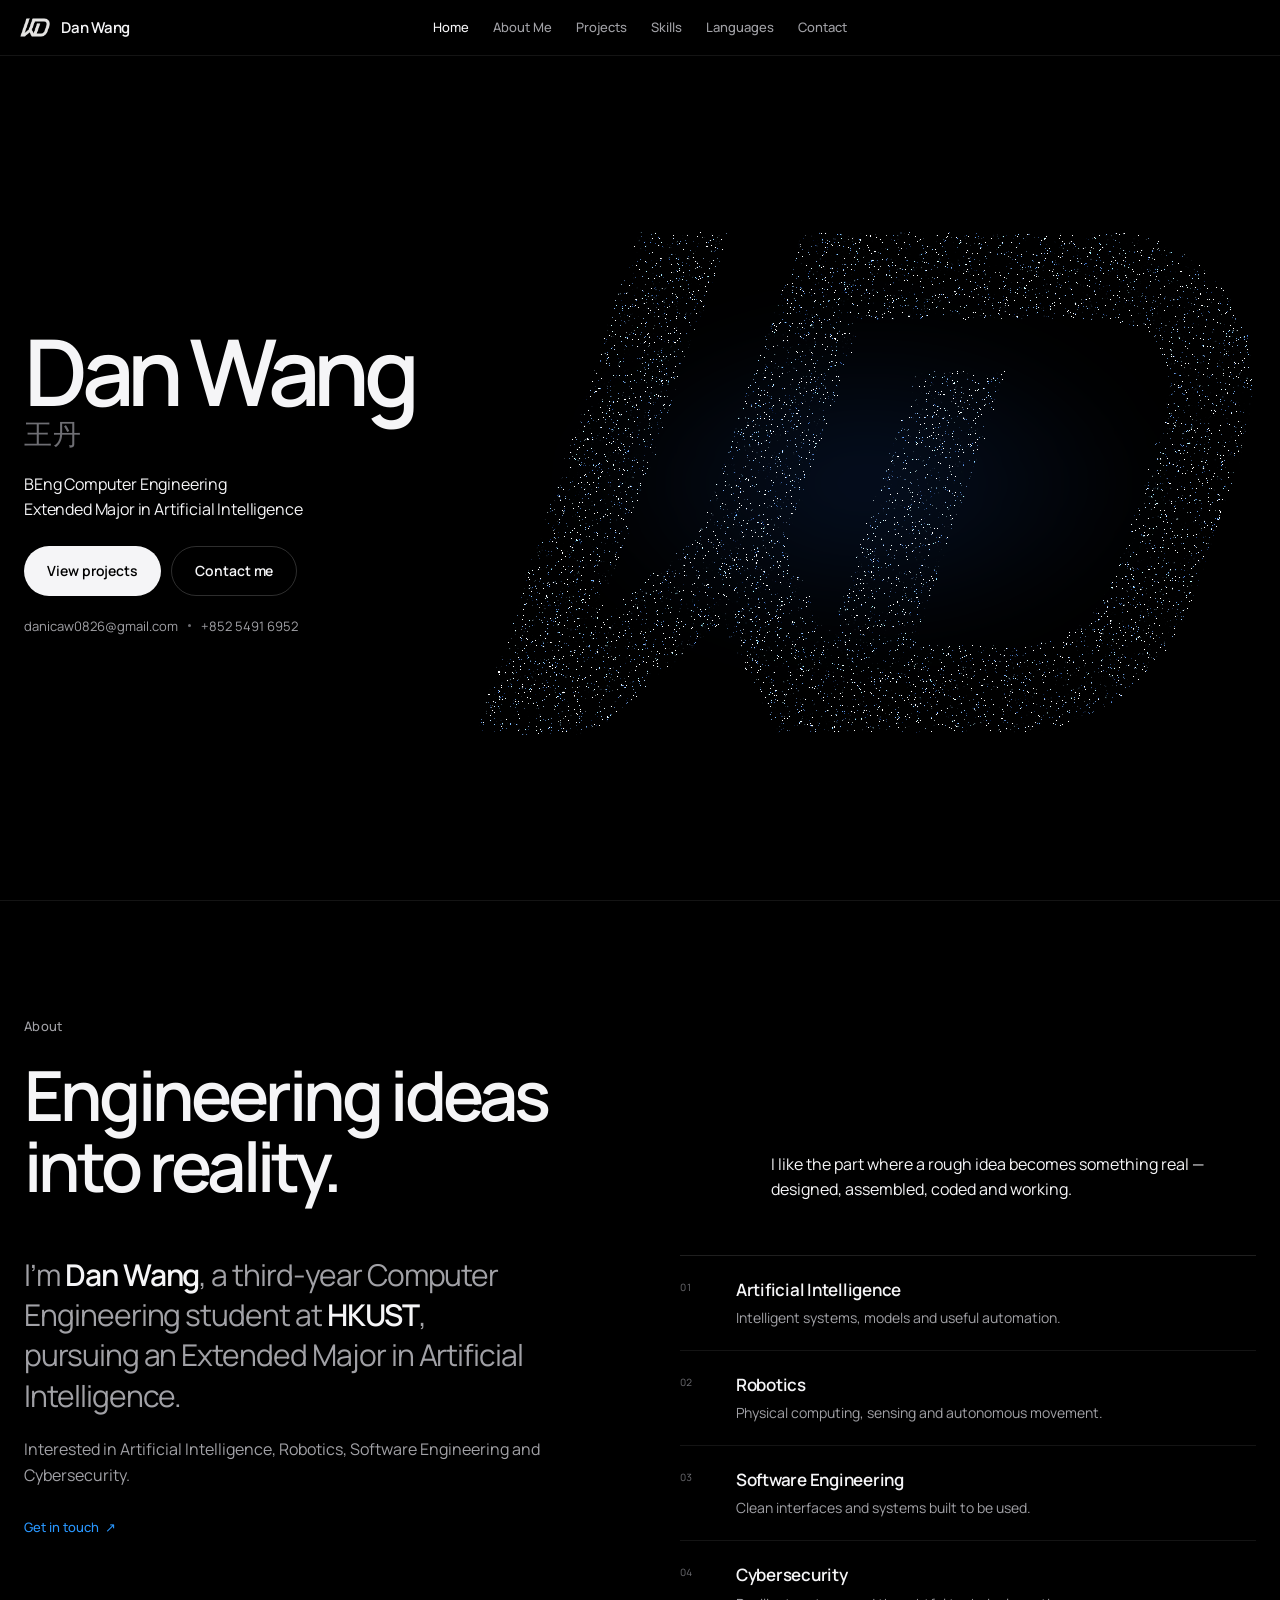
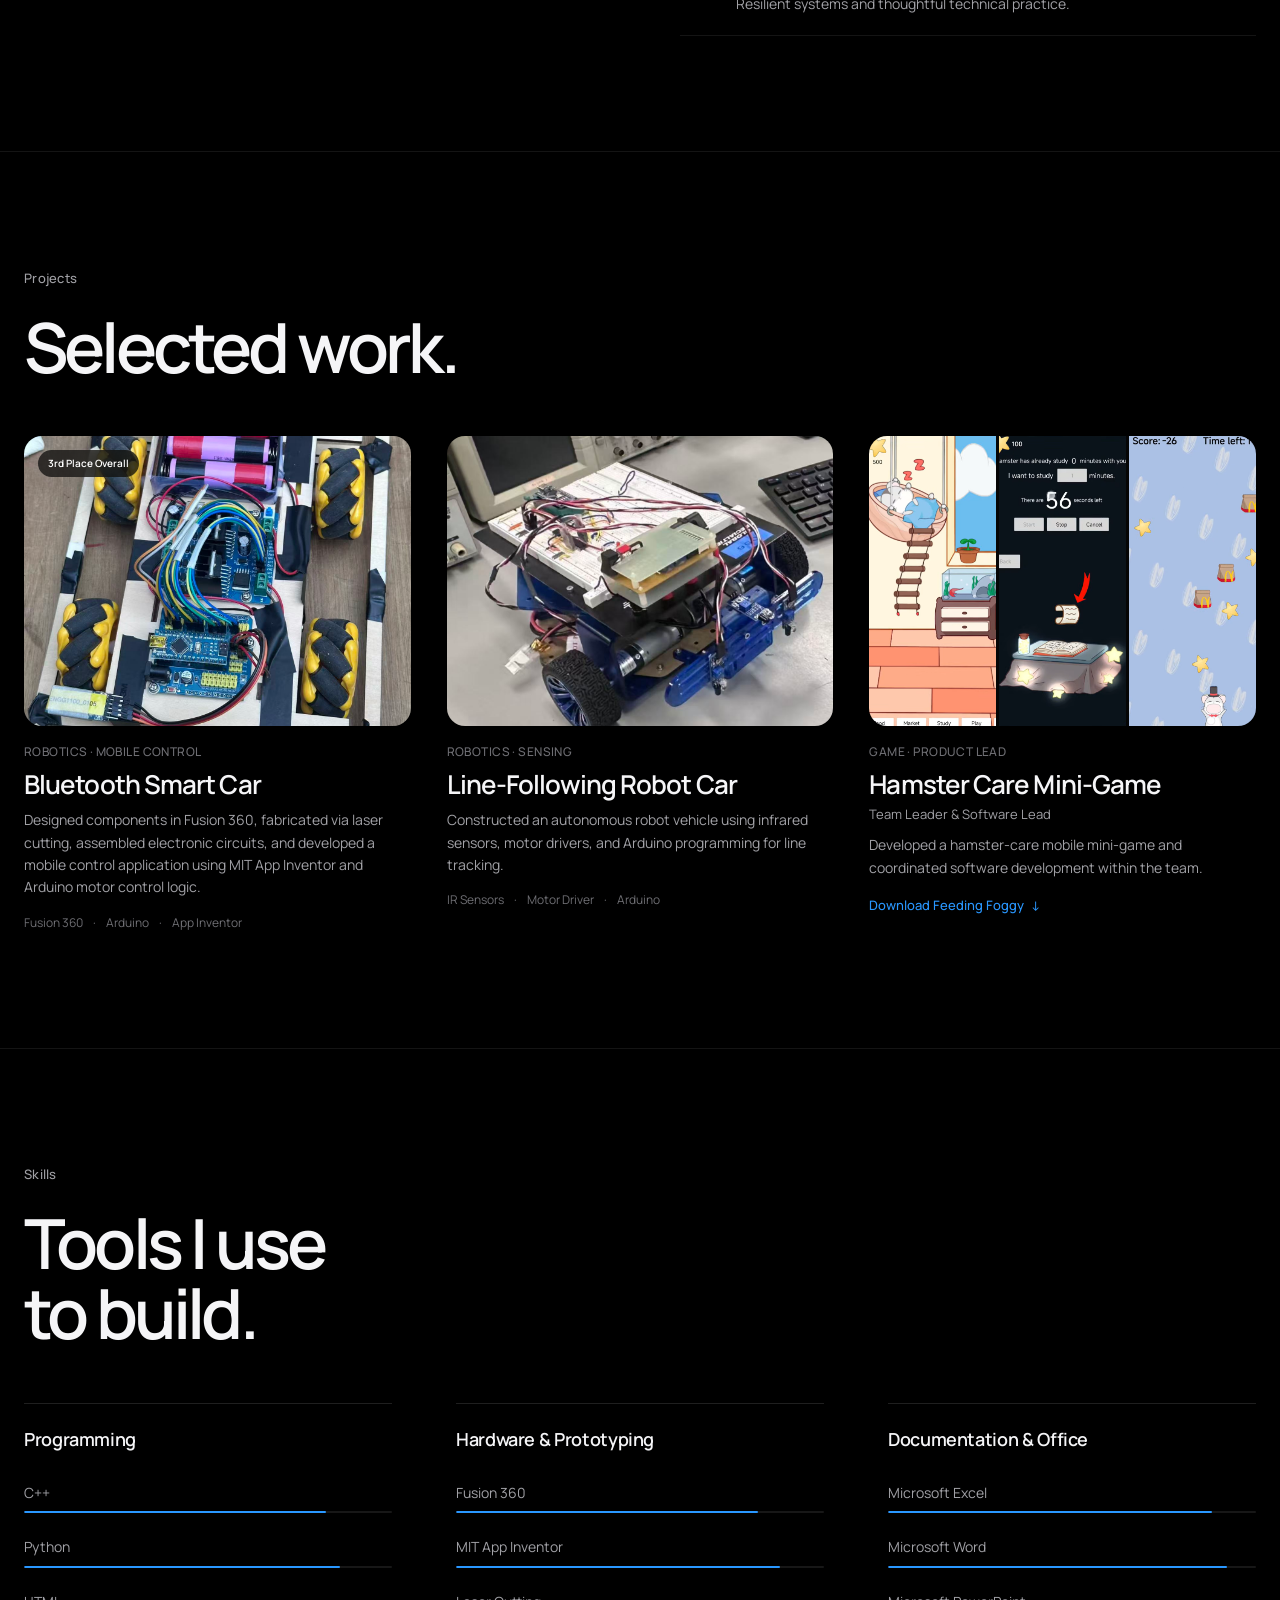
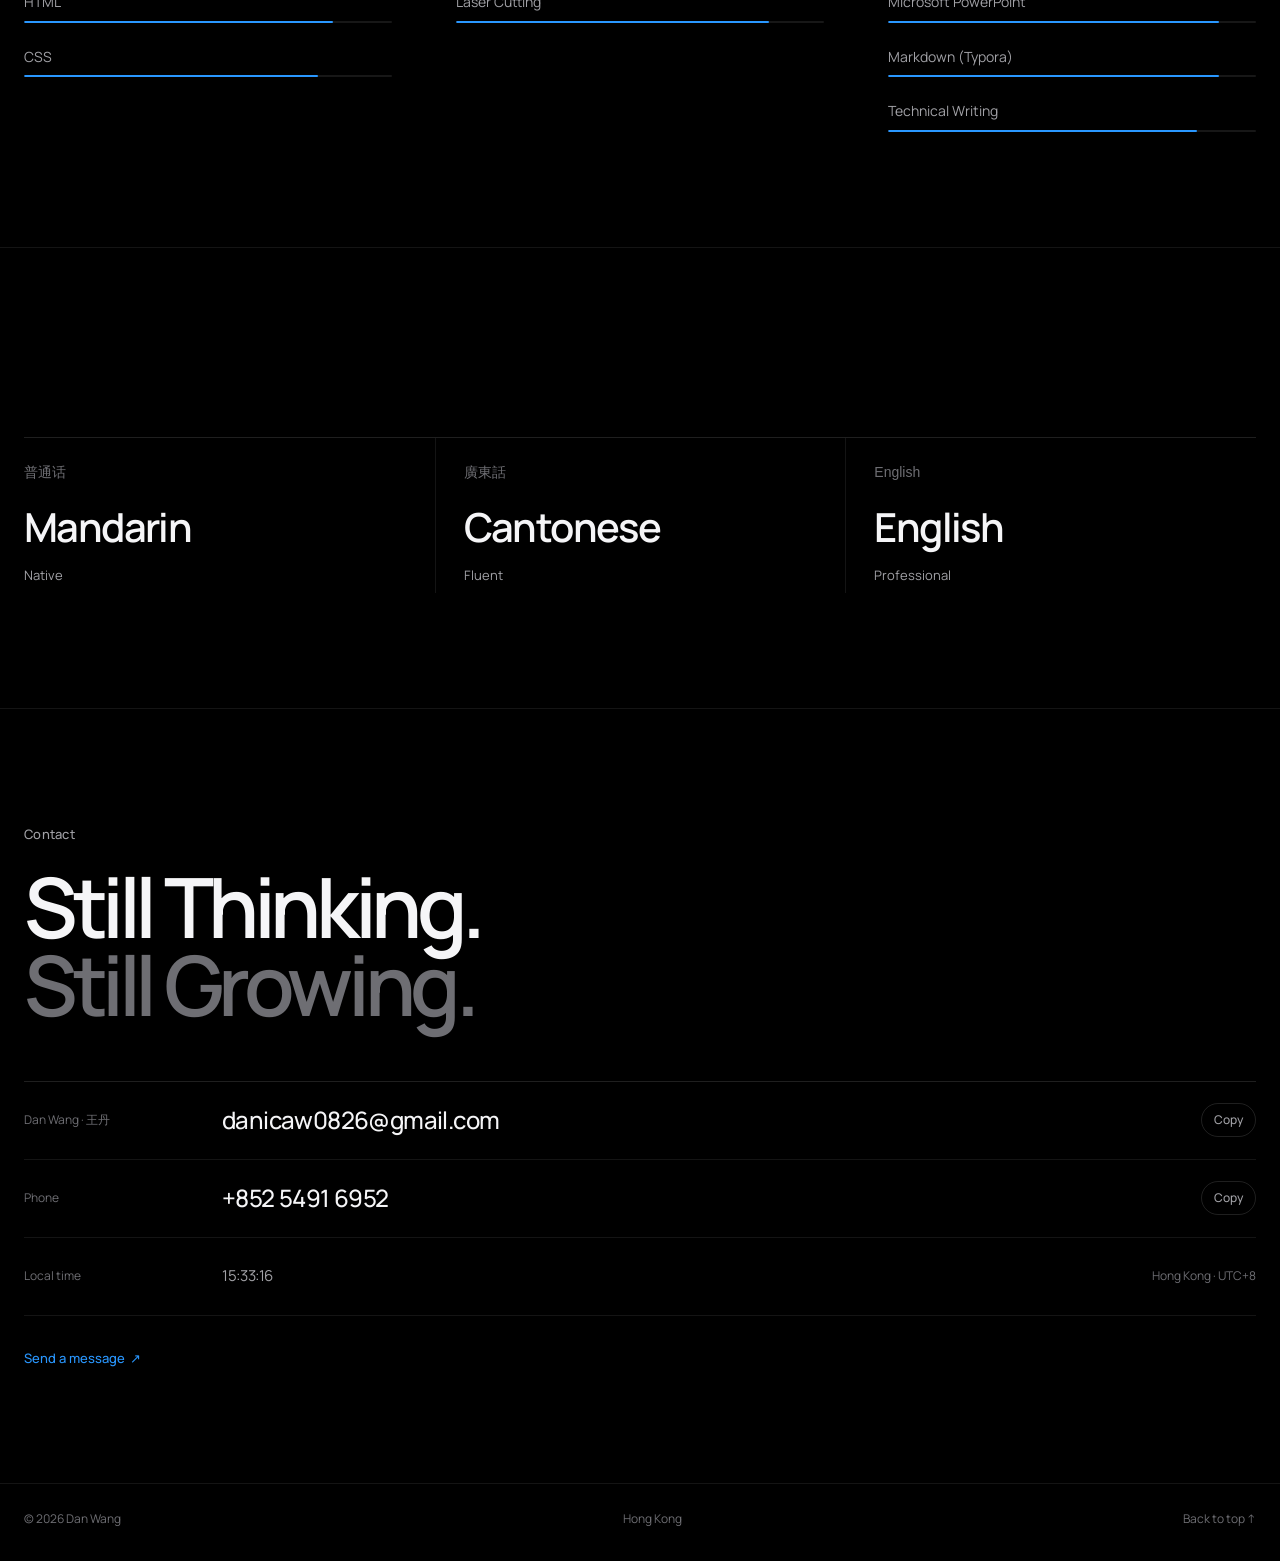
==== index.html @ 45677a33 "Initial website upload" ====
<!DOCTYPE html>
<html lang="en" data-intro="pending">
<head>
  <meta charset="UTF-8">
  <meta name="viewport" content="width=device-width, initial-scale=1.0">
  <meta name="theme-color" content="#000000">
  <meta name="color-scheme" content="dark">
  <meta name="description" content="Dan Wang — Computer Engineering and Artificial Intelligence student at HKUST. AI, robotics, software engineering and cybersecurity.">
  <meta name="author" content="Dan Wang">
  <meta property="og:title" content="Dan Wang — Computer Engineering & AI">
  <meta property="og:description" content="BEng Computer Engineering (Extended Major in Artificial Intelligence) at HKUST. Artificial intelligence, robotics, software engineering and cybersecurity.">
  <meta property="og:type" content="website">
  <title>Dan Wang — Computer Engineering & AI</title>

  <link rel="icon" type="image/png" href="assets/favicon.png">
  <link rel="preload" href="assets/fonts/manrope-latin.woff2" as="font" type="font/woff2" crossorigin>
  <link rel="stylesheet" href="css/styles.css">

  <script>
    (function () {
      try {
        if (sessionStorage.getItem('dw-intro-complete') === '1') {
          document.documentElement.dataset.intro = 'played';
        }
      } catch (error) { /* Storage may be unavailable in strict privacy modes. */ }
    }());
  </script>
</head>
<body class="intro-active">

  <a class="skip-link" href="#main">Skip to content</a>

  <!-- Particle-only introduction. No text, no navigation, no interface. -->
  <div class="intro" id="intro" aria-label="Animated WD logo introduction">
    <div class="intro-bg" id="introBg" aria-hidden="true"></div>
    <canvas class="intro-canvas" id="introCanvas" aria-hidden="true"></canvas>
    <div class="intro-vignette" aria-hidden="true"></div>
    <button class="sr-only" id="skipIntro" type="button">Skip intro</button>
  </div>

  <!-- Navigation -->
  <header class="site-header" id="siteHeader">
    <div class="nav">
      <a class="brand" href="#home" aria-label="Dan Wang — home">
        <span class="brand__mark"><img src="assets/wd-logo.png" alt="" width="38" height="25"></span>
        <span class="brand__name">Dan Wang</span>
      </a>

      <nav class="desktop-nav" aria-label="Primary navigation">
        <a class="nav-link is-active" href="#home" data-section="home">Home</a>
        <a class="nav-link" href="#about" data-section="about">About Me</a>
        <a class="nav-link" href="#projects" data-section="projects">Projects</a>
        <a class="nav-link" href="#skills" data-section="skills">Skills</a>
        <a class="nav-link" href="#languages" data-section="languages">Languages</a>
        <a class="nav-link" href="#contact" data-section="contact">Contact</a>
      </nav>

      <div class="nav__right">
        <button class="menu-toggle" id="menuToggle" type="button" aria-label="Open menu" aria-expanded="false" aria-controls="mobileMenu">
          <span></span><span></span>
        </button>
      </div>
    </div>
  </header>

  <div class="mobile-menu" id="mobileMenu" aria-hidden="true">
    <nav class="mobile-nav" aria-label="Mobile navigation">
      <a href="#home" data-mobile-link>Home</a>
      <a href="#about" data-mobile-link>About Me</a>
      <a href="#projects" data-mobile-link>Projects</a>
      <a href="#skills" data-mobile-link>Skills</a>
      <a href="#languages" data-mobile-link>Languages</a>
      <a href="#contact" data-mobile-link>Contact</a>
    </nav>
    <div class="mobile-menu__footer">
      <a href="mailto:danicaw0826@gmail.com">danicaw0826@gmail.com</a>
      <span>Hong Kong</span>
    </div>
  </div>

  <div class="page" id="page">
    <main id="main">

      <!-- Hero -->
      <section class="hero" id="home" aria-labelledby="heroTitle">
        <div class="container hero__grid">
          <div class="hero__copy">
            <h1 class="hero__title" id="heroTitle" data-hero-reveal>
              Dan Wang <span lang="zh-Hans">王丹</span>
            </h1>

            <div class="hero__education" data-hero-reveal>
              <p>BEng Computer Engineering</p>
              <p>Extended Major in Artificial Intelligence</p>
            </div>

            <div class="hero__actions" data-hero-reveal>
              <a class="button button--light" href="#projects">View projects</a>
              <a class="button button--dark" href="#contact">Contact me</a>
            </div>

            <div class="hero__contact" data-hero-reveal>
              <a href="mailto:danicaw0826@gmail.com">danicaw0826@gmail.com</a>
              <span class="dot" aria-hidden="true"></span>
              <a href="tel:+85254916952">+852 5491 6952</a>
            </div>
          </div>

          <div class="hero__visual">
            <div class="logo-stage" id="logoStage" role="img" aria-label="Interactive particle rendering of the WD monogram. Move your cursor over the mark to disturb it.">
              <div class="logo-glow" aria-hidden="true"></div>
              <img class="logo-fallback" src="assets/wd-logo@3x.png" alt="WD monogram" width="585" height="384">
              <canvas id="heroCanvas" class="hero-canvas" aria-hidden="true"></canvas>
            </div>
          </div>
        </div>

      </section>

      <!-- About -->
      <section class="section" id="about" aria-labelledby="aboutTitle">
        <div class="container">
          <div class="section-head">
            <p class="eyebrow" data-reveal>About</p>
            <div class="section-head__row">
              <h2 class="section-title" id="aboutTitle" data-reveal>
                Engineering ideas<br>into reality.
              </h2>
              <p class="section-intro" data-reveal>
                I like the part where a rough idea becomes something real — designed,
                assembled, coded and working.
              </p>
            </div>
          </div>

          <div class="about__grid">
            <div class="about__copy" data-reveal>
              <p class="about__lead">
                I’m <strong>Dan Wang</strong>, a third-year Computer Engineering student
                at <strong>HKUST</strong>, pursuing an Extended Major in Artificial Intelligence.
              </p>
              <p>
                Interested in Artificial Intelligence, Robotics, Software Engineering and
                Cybersecurity.
              </p>
              <a class="text-link" href="mailto:danicaw0826@gmail.com">Get in touch <span aria-hidden="true">↗</span></a>
            </div>

            <div class="focus-list" data-reveal>
              <div class="focus-row">
                <span class="focus-row__number">01</span>
                <div>
                  <h3>Artificial Intelligence</h3>
                  <p>Intelligent systems, models and useful automation.</p>
                </div>
              </div>
              <div class="focus-row">
                <span class="focus-row__number">02</span>
                <div>
                  <h3>Robotics</h3>
                  <p>Physical computing, sensing and autonomous movement.</p>
                </div>
              </div>
              <div class="focus-row">
                <span class="focus-row__number">03</span>
                <div>
                  <h3>Software Engineering</h3>
                  <p>Clean interfaces and systems built to be used.</p>
                </div>
              </div>
              <div class="focus-row">
                <span class="focus-row__number">04</span>
                <div>
                  <h3>Cybersecurity</h3>
                  <p>Resilient systems and thoughtful technical practice.</p>
                </div>
              </div>
            </div>
          </div>
        </div>
      </section>

      <!-- Projects -->
      <section class="section" id="projects" aria-labelledby="projectsTitle">
        <div class="container">
          <div class="section-head">
            <p class="eyebrow" data-reveal>Projects</p>
            <div class="section-head__row">
              <h2 class="section-title" id="projectsTitle" data-reveal>
                Selected work.
              </h2>
            </div>
          </div>

          <div class="projects-grid">
            <article class="project" data-reveal>
              <div class="project__media">
                <img src="picture/Bluetooth_Car.jpg" alt="Bluetooth-controlled smart car with yellow mecanum wheels, battery pack and Arduino electronics" width="1280" height="1707" loading="lazy" decoding="async">
                <span class="project__award">3rd Place Overall</span>
              </div>
              <div class="project__body">
                <p class="project__meta">Robotics · Mobile control</p>
                <h3>Bluetooth Smart Car</h3>
                <p class="project__description">
                  Designed components in Fusion 360, fabricated via laser cutting, assembled
                  electronic circuits, and developed a mobile control application using MIT App
                  Inventor and Arduino motor control logic.
                </p>
                <p class="project__tags"><span>Fusion 360</span><span>Arduino</span><span>App Inventor</span></p>
              </div>
            </article>

            <article class="project" data-reveal>
              <div class="project__media">
                <img src="picture/Line-Following_Robot_Car.jpg" alt="Line-following robot car with breadboard circuitry, wheels and blue chassis" width="1179" height="1094" loading="lazy" decoding="async">
              </div>
              <div class="project__body">
                <p class="project__meta">Robotics · Sensing</p>
                <h3>Line-Following Robot Car</h3>
                <p class="project__description">
                  Constructed an autonomous robot vehicle using infrared sensors, motor drivers,
                  and Arduino programming for line tracking.
                </p>
                <p class="project__tags"><span>IR Sensors</span><span>Motor Driver</span><span>Arduino</span></p>
              </div>
            </article>

            <article class="project" data-reveal>
              <div class="project__media project__media--screens">
                <img src="picture/hamster1.png" alt="Feeding Foggy hamster game bedroom screen" width="459" height="1062" loading="lazy" decoding="async">
                <img src="picture/hamster2.png" alt="Feeding Foggy study timer screen" width="479" height="1043" loading="lazy" decoding="async">
                <img src="picture/hamster3.png" alt="Feeding Foggy falling-food mini-game screen" width="459" height="1059" loading="lazy" decoding="async">
              </div>
              <div class="project__body">
                <p class="project__meta">Game · Product lead</p>
                <h3>Hamster Care Mini-Game</h3>
                <p class="project__role">Team Leader &amp; Software Lead</p>
                <p class="project__description">
                  Developed a hamster-care mobile mini-game and coordinated software development
                  within the team.
                </p>
                <a class="download-link" href="https://drive.google.com/file/d/1hfj9utNP11PQxYD93UrO8gNLVzRwfyzI/view?usp=drive_link" target="_blank" rel="noopener noreferrer">
                  Download Feeding Foggy
                  <span aria-hidden="true">↓</span>
                </a>
              </div>
            </article>
          </div>
        </div>
      </section>

      <!-- Skills -->
      <section class="section" id="skills" aria-labelledby="skillsTitle">
        <div class="container">
          <div class="section-head">
            <p class="eyebrow" data-reveal>Skills</p>
            <div class="section-head__row">
              <h2 class="section-title" id="skillsTitle" data-reveal>
                Tools I use<br>to build.
              </h2>
            </div>
          </div>

          <div class="skills-grid">
            <div class="skill-group" data-reveal>
              <h3>Programming</h3>
              <div class="skill-list">
                <div class="skill-row" role="progressbar" aria-label="C++ proficiency" aria-valuemin="0" aria-valuemax="100" aria-valuenow="82">
                  <div class="skill-row__label"><span>C++</span></div>
                  <div class="skill-bar"><span style="--level:82%"></span></div>
                </div>
                <div class="skill-row" role="progressbar" aria-label="Python proficiency" aria-valuemin="0" aria-valuemax="100" aria-valuenow="86">
                  <div class="skill-row__label"><span>Python</span></div>
                  <div class="skill-bar"><span style="--level:86%"></span></div>
                </div>
                <div class="skill-row" role="progressbar" aria-label="HTML proficiency" aria-valuemin="0" aria-valuemax="100" aria-valuenow="84">
                  <div class="skill-row__label"><span>HTML</span></div>
                  <div class="skill-bar"><span style="--level:84%"></span></div>
                </div>
                <div class="skill-row" role="progressbar" aria-label="CSS proficiency" aria-valuemin="0" aria-valuemax="100" aria-valuenow="80">
                  <div class="skill-row__label"><span>CSS</span></div>
                  <div class="skill-bar"><span style="--level:80%"></span></div>
                </div>
              </div>
            </div>

            <div class="skill-group" data-reveal>
              <h3>Hardware &amp; Prototyping</h3>
              <div class="skill-list">
                <div class="skill-row" role="progressbar" aria-label="Fusion 360 proficiency" aria-valuemin="0" aria-valuemax="100" aria-valuenow="82">
                  <div class="skill-row__label"><span>Fusion 360</span></div>
                  <div class="skill-bar"><span style="--level:82%"></span></div>
                </div>
                <div class="skill-row" role="progressbar" aria-label="MIT App Inventor proficiency" aria-valuemin="0" aria-valuemax="100" aria-valuenow="88">
                  <div class="skill-row__label"><span>MIT App Inventor</span></div>
                  <div class="skill-bar"><span style="--level:88%"></span></div>
                </div>
                <div class="skill-row" role="progressbar" aria-label="Laser cutting proficiency" aria-valuemin="0" aria-valuemax="100" aria-valuenow="85">
                  <div class="skill-row__label"><span>Laser Cutting</span></div>
                  <div class="skill-bar"><span style="--level:85%"></span></div>
                </div>
              </div>
            </div>

            <div class="skill-group" data-reveal>
              <h3>Documentation &amp; Office</h3>
              <div class="skill-list">
                <div class="skill-row" role="progressbar" aria-label="Microsoft Excel proficiency" aria-valuemin="0" aria-valuemax="100" aria-valuenow="88">
                  <div class="skill-row__label"><span>Microsoft Excel</span></div>
                  <div class="skill-bar"><span style="--level:88%"></span></div>
                </div>
                <div class="skill-row" role="progressbar" aria-label="Microsoft Word proficiency" aria-valuemin="0" aria-valuemax="100" aria-valuenow="92">
                  <div class="skill-row__label"><span>Microsoft Word</span></div>
                  <div class="skill-bar"><span style="--level:92%"></span></div>
                </div>
                <div class="skill-row" role="progressbar" aria-label="Microsoft PowerPoint proficiency" aria-valuemin="0" aria-valuemax="100" aria-valuenow="90">
                  <div class="skill-row__label"><span>Microsoft PowerPoint</span></div>
                  <div class="skill-bar"><span style="--level:90%"></span></div>
                </div>
                <div class="skill-row" role="progressbar" aria-label="Markdown proficiency" aria-valuemin="0" aria-valuemax="100" aria-valuenow="90">
                  <div class="skill-row__label"><span>Markdown (Typora)</span></div>
                  <div class="skill-bar"><span style="--level:90%"></span></div>
                </div>
                <div class="skill-row" role="progressbar" aria-label="Technical writing proficiency" aria-valuemin="0" aria-valuemax="100" aria-valuenow="84">
                  <div class="skill-row__label"><span>Technical Writing</span></div>
                  <div class="skill-bar"><span style="--level:84%"></span></div>
                </div>
              </div>
            </div>
          </div>
        </div>
      </section>

      <!-- Languages -->
      <section class="section" id="languages" aria-label="Languages">
        <div class="container">
          <div class="section-head">
            <p class="eyebrow" data-reveal>Languages</p>
          </div>

          <div class="languages-grid" data-reveal>
            <div class="language-item">
              <span class="language-item__native" lang="zh-Hans">普通话</span>
              <h3>Mandarin</h3>
              <p>Native</p>
            </div>
            <div class="language-item">
              <span class="language-item__native" lang="zh-Hant">廣東話</span>
              <h3>Cantonese</h3>
              <p>Fluent</p>
            </div>
            <div class="language-item">
              <span class="language-item__native">English</span>
              <h3>English</h3>
              <p>Professional</p>
            </div>
          </div>
        </div>
      </section>

      <!-- Contact -->
      <section class="section contact" id="contact" aria-labelledby="contactTitle">
        <div class="container">
          <p class="eyebrow" data-reveal>Contact</p>
          <h2 class="contact__motto" id="contactTitle" data-reveal>
            Still Thinking. <span>Still Growing.</span>
          </h2>

          <div class="contact__details" data-reveal>
            <div class="contact-row">
              <span class="contact-row__label">Dan Wang · 王丹</span>
              <a class="contact-row__value" href="mailto:danicaw0826@gmail.com">danicaw0826@gmail.com</a>
              <button class="copy-button" type="button" data-copy="danicaw0826@gmail.com" aria-label="Copy email address">Copy</button>
            </div>
            <div class="contact-row">
              <span class="contact-row__label">Phone</span>
              <a class="contact-row__value" href="tel:+85254916952">+852 5491 6952</a>
              <button class="copy-button" type="button" data-copy="+852 5491 6952" aria-label="Copy phone number">Copy</button>
            </div>
            <div class="contact-row contact-row--small">
              <span class="contact-row__label">Local time</span>
              <span class="contact-row__value" id="localTime">00:00:00</span>
              <span class="contact-row__hint">Hong Kong · UTC+8</span>
            </div>
          </div>

          <div class="contact__footer" data-reveal>
            <a href="mailto:danicaw0826@gmail.com?subject=Internship%20opportunity%20for%20Dan%20Wang">Send a message <span aria-hidden="true">↗</span></a>
          </div>
        </div>
      </section>
    </main>

    <footer class="site-footer">
      <div class="container site-footer__inner">
        <span>© <span id="year">2026</span> Dan Wang</span>
        <span>Hong Kong</span>
        <a href="#home">Back to top ↑</a>
      </div>
    </footer>
  </div>

  <div class="toast" id="toast" role="status" aria-live="polite">
    <span id="toastText">Copied to clipboard</span>
  </div>

  <noscript>
    <style>
      .intro { display: none !important; }
      .site-header, .page { opacity: 1 !important; visibility: visible !important; }
      [data-reveal] { opacity: 1 !important; transform: none !important; }
      .hero__visual { opacity: 1 !important; }
      .logo-fallback { opacity: 0.92 !important; }
      .hero-canvas { display: none !important; }
      .skill-bar span { width: var(--level) !important; }
      body { overflow: auto !important; }
    </style>
  </noscript>

  <script src="vendor/three.min.js"></script>
  <script src="vendor/gsap.min.js"></script>
  <script src="js/logo-data.js"></script>
  <script src="js/logo-engine.js"></script>
  <script src="js/app.js"></script>
</body>
</html>
---- css/styles.css ----
/* ─────────────────────────────────────────────────────────────
   DAN WANG — PORTFOLIO
   A restrained, Apple-inspired system: type, space, photography.
──────────────────────────────────────────────────────────────── */

@font-face {
  font-family: 'Manrope';
  src: url('../assets/fonts/manrope-latin.woff2') format('woff2');
  font-weight: 300 800;
  font-style: normal;
  font-display: swap;
}
:root {
  --bg: #000000;
  --surface: #0b0b0d;
  --surface-2: #111114;
  --text: #f5f5f7;
  --text-secondary: #a1a1a6;
  --text-tertiary: #6e6e73;
  --line: rgba(255, 255, 255, 0.12);
  --line-soft: rgba(255, 255, 255, 0.08);
  --accent: #2997ff;
  --green: #30d158;
  --font-sans: 'Manrope', -apple-system, BlinkMacSystemFont, 'SF Pro Display', 'Segoe UI', sans-serif;
  --ease: cubic-bezier(0.16, 1, 0.3, 1);
  --ease-soft: cubic-bezier(0.4, 0, 0.2, 1);
  --nav-height: 56px;
  --content: 1380px;
}

*,
*::before,
*::after { box-sizing: border-box; }

html {
  scroll-behavior: smooth;
  -webkit-text-size-adjust: 100%;
}

body {
  margin: 0;
  min-width: 320px;
  background: var(--bg);
  color: var(--text);
  font-family: var(--font-sans);
  font-size: 16px;
  line-height: 1.55;
  -webkit-font-smoothing: antialiased;
  text-rendering: optimizeLegibility;
  overflow-x: hidden;
}
body.intro-active,
body.menu-open { overflow: hidden; }

h1, h2, h3, p { margin: 0; }
a { color: inherit; text-decoration: none; }
button { font: inherit; color: inherit; border: 0; background: none; padding: 0; cursor: pointer; }
img, svg, canvas { display: block; max-width: 100%; }
::selection { background: rgba(41, 151, 255, 0.35); color: #fff; }

:focus-visible {
  outline: 2px solid var(--text);
  outline-offset: 4px;
  border-radius: 6px;
}

::-webkit-scrollbar { width: 10px; }
::-webkit-scrollbar-track { background: #000; }
::-webkit-scrollbar-thumb {
  background: #2c2c2e;
  border-radius: 99px;
  border: 3px solid #000;
}
::-webkit-scrollbar-thumb:hover { background: #48484a; }

.sr-only {
  position: absolute;
  width: 1px; height: 1px;
  padding: 0; margin: -1px;
  overflow: hidden;
  clip: rect(0, 0, 0, 0);
  white-space: nowrap;
  border: 0;
}

.skip-link {
  position: fixed;
  top: 10px;
  left: 10px;
  z-index: 3000;
  padding: 10px 15px;
  border-radius: 8px;
  background: var(--text);
  color: #000;
  font-size: 13px;
  font-weight: 600;
  transform: translateY(-150%);
  transition: transform 0.2s var(--ease-soft);
}
.skip-link:focus { transform: translateY(0); }

.container {
  width: min(100% - 48px, var(--content));
  margin-inline: auto;
}

.dot {
  width: 3px;
  height: 3px;
  border-radius: 50%;
  background: var(--text-tertiary);
  flex: 0 0 auto;
}

/* ───────────────────────────── Intro ───────────────────────────── */
.intro {
  position: fixed;
  inset: 0;
  z-index: 1000;
  background: transparent;
  overflow: hidden;
  transition: opacity 0.9s var(--ease-soft), visibility 0.9s;
}
.intro-bg {
  position: absolute;
  inset: 0;
  z-index: 0;
  background: #000;
}
.intro-canvas {
  position: absolute;
  inset: 0;
  z-index: 1;
  width: 100%;
  height: 100%;
  pointer-events: none;
}
.intro-vignette {
  position: absolute;
  inset: 0;
  z-index: 2;
  pointer-events: none;
  background:
    radial-gradient(ellipse 50% 60% at 50% 50%, transparent 28%, rgba(0, 0, 0, 0.25) 72%, #000 100%),
    linear-gradient(180deg, rgba(0, 0, 0, 0.45), transparent 25%, transparent 75%, rgba(0, 0, 0, 0.55));
}
.intro.is-finished,
html[data-intro='played'] .intro {
  opacity: 0;
  visibility: hidden;
  pointer-events: none;
}

/* ──────────────────────────── Chrome ───────────────────────────── */
.site-header {
  position: fixed;
  top: 0;
  left: 0;
  right: 0;
  z-index: 200;
  height: var(--nav-height);
  background: rgba(0, 0, 0, 0.72);
  border-bottom: 1px solid var(--line-soft);
  -webkit-backdrop-filter: saturate(1.4) blur(20px);
  backdrop-filter: saturate(1.4) blur(20px);
  opacity: 0;
  visibility: hidden;
  transform: translateY(-8px);
  transition: opacity 0.8s var(--ease-soft), transform 0.8s var(--ease-soft), visibility 0.8s;
}
body.site-ready .site-header { opacity: 1; visibility: visible; transform: translateY(0); }

.nav {
  width: min(100% - 36px, var(--content));
  height: 100%;
  margin-inline: auto;
  display: grid;
  grid-template-columns: 1fr auto 1fr;
  align-items: center;
  gap: 24px;
}

.brand { display: inline-flex; align-items: center; gap: 9px; flex-shrink: 0; justify-self: start; }
.brand__mark { display: grid; place-items: center; width: 34px; height: 26px; }
.brand__mark img { width: 30px; height: auto; opacity: 0.92; }
.brand__name {
  font-size: 15px;
  font-weight: 600;
  letter-spacing: -0.015em;
  color: var(--text);
}

.desktop-nav { display: flex; align-items: center; gap: 2px; justify-self: center; margin: 0; }
.nav-link {
  padding: 7px 11px;
  border-radius: 6px;
  font-size: 13px;
  font-weight: 500;
  color: var(--text-secondary);
  transition: color 0.2s;
}
.nav-link:hover { color: var(--text); }
.nav-link.is-active { color: var(--text); }

.nav__right { display: flex; align-items: center; gap: 18px; flex-shrink: 0; justify-self: end; }

.menu-toggle {
  display: none;
  width: 38px;
  height: 38px;
  position: relative;
  border-radius: 50%;
  transition: background 0.2s;
}
.menu-toggle:hover { background: rgba(255, 255, 255, 0.06); }
.menu-toggle span {
  position: absolute;
  left: 10px;
  width: 18px;
  height: 1px;
  background: var(--text);
  transition: top 0.3s var(--ease-soft), transform 0.3s var(--ease-soft);
}
.menu-toggle span:first-child { top: 15px; }
.menu-toggle span:last-child { top: 22px; }
.menu-toggle[aria-expanded='true'] span:first-child { top: 19px; transform: rotate(45deg); }
.menu-toggle[aria-expanded='true'] span:last-child { top: 19px; transform: rotate(-45deg); }

.mobile-menu {
  position: fixed;
  inset: 0;
  z-index: 150;
  padding: calc(var(--nav-height) + 40px) 24px 34px;
  background: #000;
  opacity: 0;
  visibility: hidden;
  pointer-events: none;
  transition: opacity 0.4s var(--ease-soft), visibility 0.4s;
  display: flex;
  flex-direction: column;
}
.mobile-menu.is-open { opacity: 1; visibility: visible; pointer-events: auto; }
.mobile-nav { display: flex; flex-direction: column; }
.mobile-nav a {
  padding: 14px 0;
  border-bottom: 1px solid var(--line-soft);
  font-size: clamp(30px, 8vw, 42px);
  font-weight: 600;
  line-height: 1.1;
  letter-spacing: -0.045em;
  color: var(--text);
  opacity: 0;
  transform: translateY(12px);
  transition: opacity 0.5s var(--ease-soft), transform 0.5s var(--ease-soft);
}
.mobile-menu.is-open .mobile-nav a { opacity: 1; transform: translateY(0); }
.mobile-menu.is-open .mobile-nav a:nth-child(1) { transition-delay: 0.04s; }
.mobile-menu.is-open .mobile-nav a:nth-child(2) { transition-delay: 0.07s; }
.mobile-menu.is-open .mobile-nav a:nth-child(3) { transition-delay: 0.1s; }
.mobile-menu.is-open .mobile-nav a:nth-child(4) { transition-delay: 0.13s; }
.mobile-menu.is-open .mobile-nav a:nth-child(5) { transition-delay: 0.16s; }
.mobile-menu.is-open .mobile-nav a:nth-child(6) { transition-delay: 0.19s; }
.mobile-menu__footer {
  margin-top: auto;
  display: flex;
  flex-direction: column;
  gap: 5px;
  font-size: 12px;
  color: var(--text-tertiary);
}
.mobile-menu__footer a { color: var(--text-secondary); }

/* ──────────────────────────── Page shell ──────────────────────── */
.page {
  opacity: 0;
  visibility: hidden;
  transition: opacity 1s var(--ease-soft), visibility 1s;
}
body.site-ready .page { opacity: 1; visibility: visible; }

.hero {
  min-height: 100svh;
  display: flex;
  flex-direction: column;
  justify-content: center;
  padding: calc(var(--nav-height) + 34px) 0 24px;
  position: relative;
  overflow: clip;
}
.hero__grid {
  display: grid;
  grid-template-columns: minmax(0, 0.7fr) minmax(0, 1.3fr);
  align-items: center;
  gap: clamp(28px, 2.8vw, 40px);
}

.hero__title {
  margin-top: 0;
  font-size: clamp(60px, 7.2vw, 104px);
  font-weight: 600;
  line-height: 0.9;
  letter-spacing: -0.07em;
  color: var(--text);
  white-space: nowrap;
}
.hero__title span {
  display: block;
  margin: 10px 0 0;
  font-family: 'Microsoft YaHei', 'PingFang SC', 'Noto Sans SC', sans-serif;
  font-size: 0.3em;
  font-weight: 400;
  letter-spacing: 0.04em;
  color: var(--text-tertiary);
}

.hero__copy { min-width: 0; }
.hero__education { margin-top: 24px; }
.hero__education p {
  font-size: 16px;
  line-height: 1.55;
  color: var(--text);
  letter-spacing: -0.01em;
}
.hero__actions { display: flex; flex-wrap: wrap; gap: 10px; margin-top: 24px; }
.button {
  display: inline-flex;
  align-items: center;
  justify-content: center;
  height: 50px;
  padding: 0 23px;
  border-radius: 999px;
  font-size: 14px;
  font-weight: 600;
  letter-spacing: -0.005em;
  transition: background 0.25s, color 0.25s, border-color 0.25s, transform 0.25s var(--ease);
}
.button:hover { transform: translateY(-1px); }
.button--light { background: #f5f5f7; color: #000; }
.button--light:hover { background: #fff; }
.button--dark { border: 1px solid rgba(255, 255, 255, 0.18); color: var(--text); }
.button--dark:hover { background: rgba(255, 255, 255, 0.07); border-color: rgba(255, 255, 255, 0.3); }

.hero__contact {
  display: flex;
  align-items: center;
  flex-wrap: wrap;
  gap: 10px;
  margin-top: 20px;
  font-size: 13px;
  color: var(--text-secondary);
}
.hero__contact a { transition: color 0.2s; }
.hero__contact a:hover { color: var(--text); }

.hero__visual { min-width: 0; }
.logo-stage {
  position: relative;
  width: 100%;
  height: clamp(480px, 45vw, 650px);
  cursor: crosshair;
  -webkit-user-select: none;
  user-select: none;
}
.logo-glow {
  position: absolute;
  left: 50%;
  top: 50%;
  width: 78%;
  height: 60%;
  transform: translate(-50%, -50%);
  border-radius: 50%;
  background: radial-gradient(ellipse, rgba(30, 98, 214, 0.16), transparent 68%);
  filter: blur(36px);
  pointer-events: none;
}
.logo-fallback {
  position: absolute;
  left: 50%;
  top: 50%;
  z-index: 2;
  width: min(76%, 500px);
  height: auto;
  opacity: 0;
  transform: translate(-50%, -50%);
  filter: drop-shadow(0 0 24px rgba(72, 153, 255, 0.26));
  transition: opacity 0.4s;
}
body.no-webgl .logo-fallback { opacity: 0.92; }
body.no-webgl .hero-canvas { display: none; }
.hero-canvas {
  position: absolute;
  inset: 0;
  z-index: 3;
  width: 100%;
  height: 100%;
  opacity: 0;
  pointer-events: none;
  transition: opacity 0.8s var(--ease-soft);
}
.hero-canvas.is-live { opacity: 1; }
.hero__visual { opacity: 0; transition: opacity 0.7s var(--ease-soft); }
.hero__visual.is-visible { opacity: 1; }

/* ──────────────────────────── Sections ────────────────────────── */
.section {
  padding: clamp(78px, 9vw, 116px) 0;
  border-top: 1px solid var(--line-soft);
  scroll-margin-top: calc(var(--nav-height) + 16px);
}
.section-head { margin-bottom: clamp(38px, 4.2vw, 56px); }
.eyebrow {
  font-size: 13px;
  font-weight: 500;
  letter-spacing: 0.02em;
  color: var(--text-secondary);
}
.section-head__row {
  display: grid;
  grid-template-columns: minmax(0, 1.18fr) minmax(260px, 0.82fr);
  align-items: end;
  gap: 48px;
  margin-top: 24px;
}
.section-title {
  font-size: clamp(42px, 5.4vw, 72px);
  font-weight: 600;
  line-height: 1.02;
  letter-spacing: -0.055em;
  color: var(--text);
}
/* ──────────────────────────── About ───────────────────────────── */
.about__grid {
  display: grid;
  grid-template-columns: minmax(0, 0.98fr) minmax(0, 1.02fr);
  gap: clamp(48px, 8vw, 120px);
}
.about__copy { max-width: 520px; }
.about__lead {
  font-size: clamp(22px, 2.6vw, 30px);
  line-height: 1.34;
  letter-spacing: -0.035em;
  color: var(--text-secondary);
}
.about__lead strong { font-weight: 600; color: var(--text); }
.about__copy p + p {
  margin-top: 20px;
  font-size: 16px;
  line-height: 1.65;
  color: var(--text-secondary);
}
.text-link {
  display: inline-flex;
  align-items: center;
  gap: 6px;
  margin-top: 28px;
  font-size: 13px;
  font-weight: 500;
  color: var(--accent);
  transition: opacity 0.2s;
}
.text-link:hover { opacity: 0.75; }

.focus-list { border-top: 1px solid var(--line); }
.focus-row {
  display: grid;
  grid-template-columns: 38px 1fr;
  gap: 18px;
  padding: 21px 0;
  border-bottom: 1px solid var(--line-soft);
}
.focus-row__number {
  padding-top: 3px;
  font-size: 10px;
  color: var(--text-tertiary);
  font-variant-numeric: tabular-nums;
}
.focus-row h3 {
  font-size: 17px;
  font-weight: 600;
  letter-spacing: -0.015em;
  color: var(--text);
}
.focus-row p {
  margin-top: 4px;
  font-size: 14px;
  line-height: 1.55;
  color: var(--text-secondary);
}

/* ──────────────────────────── Projects ────────────────────────── */
.projects-grid {
  display: grid;
  grid-template-columns: repeat(3, minmax(0, 1fr));
  gap: clamp(22px, 3vw, 36px);
}
.project__media {
  position: relative;
  aspect-ratio: 4 / 3;
  overflow: hidden;
  border-radius: 18px;
  background: var(--surface);
}
.project__media img {
  width: 100%;
  height: 100%;
  object-fit: cover;
  object-position: center;
  transition: transform 0.8s var(--ease);
}
.project:first-child .project__media img { object-position: center 46%; }
.project:hover .project__media img { transform: scale(1.025); }
.project__media--screens {
  display: grid;
  grid-template-columns: repeat(3, 1fr);
  gap: 3px;
  background: #050505;
}
.project__media--screens img { object-fit: cover; object-position: top center; }
.project__award {
  position: absolute;
  top: 14px;
  left: 14px;
  z-index: 2;
  padding: 6px 10px;
  border-radius: 999px;
  background: rgba(0, 0, 0, 0.68);
  -webkit-backdrop-filter: blur(12px);
  backdrop-filter: blur(12px);
  font-size: 10px;
  font-weight: 600;
  color: #fff;
}
.project__body { padding-top: 17px; }
.project__meta {
  font-size: 12px;
  font-weight: 500;
  letter-spacing: 0.035em;
  text-transform: uppercase;
  color: var(--text-tertiary);
}
.project__body h3 {
  margin-top: 7px;
  font-size: clamp(22px, 2.2vw, 26px);
  font-weight: 600;
  line-height: 1.18;
  letter-spacing: -0.035em;
}
.project__role {
  margin-top: 5px;
  font-size: 13px;
  color: var(--text-secondary);
}
.project__description {
  margin-top: 10px;
  font-size: 14px;
  line-height: 1.6;
  color: var(--text-secondary);
}
.project__tags {
  display: flex;
  flex-wrap: wrap;
  gap: 5px 10px;
  margin-top: 15px;
  font-size: 12px;
  color: var(--text-tertiary);
}
.project__tags span + span::before {
  content: '·';
  margin-right: 10px;
  color: var(--text-tertiary);
}
.download-link {
  display: inline-flex;
  align-items: center;
  gap: 7px;
  margin-top: 16px;
  font-size: 13px;
  font-weight: 500;
  color: var(--accent);
  transition: opacity 0.2s;
}
.download-link:hover { opacity: 0.75; }
.download-link span { font-size: 13px; }

/* ──────────────────────────── Skills ──────────────────────────── */
.skills-grid {
  display: grid;
  grid-template-columns: repeat(3, minmax(0, 1fr));
  gap: clamp(32px, 5vw, 72px);
}
.skill-group { border-top: 1px solid var(--line); padding-top: 22px; }
.skill-group h3 {
  font-size: 18px;
  font-weight: 600;
  letter-spacing: -0.02em;
}
.skill-list { margin-top: 28px; }
.skill-row { margin-bottom: 23px; }
.skill-row:last-child { margin-bottom: 0; }
.skill-row__label {
  display: flex;
  align-items: baseline;
  justify-content: space-between;
  margin-bottom: 8px;
  font-size: 14px;
  color: var(--text-secondary);
}
.skill-bar {
  height: 2px;
  overflow: hidden;
  border-radius: 99px;
  background: rgba(255, 255, 255, 0.09);
}
.skill-bar span {
  display: block;
  width: 0;
  height: 100%;
  border-radius: inherit;
  background: var(--accent);
  transition: width 1.1s var(--ease);
  transition-delay: var(--bar-delay, 0.08s);
}
.skill-group.is-visible .skill-bar span { width: var(--level); }
.skill-row:nth-child(2) .skill-bar span { --bar-delay: 0.13s; }
.skill-row:nth-child(3) .skill-bar span { --bar-delay: 0.18s; }
.skill-row:nth-child(4) .skill-bar span { --bar-delay: 0.23s; }
.skill-row:nth-child(5) .skill-bar span { --bar-delay: 0.28s; }
.skill-row:nth-child(6) .skill-bar span { --bar-delay: 0.33s; }

/* ──────────────────────────── Languages ───────────────────────── */
.languages-grid {
  display: grid;
  grid-template-columns: repeat(3, 1fr);
  border-top: 1px solid var(--line);
}
.language-item {
  padding: 24px 28px 8px 0;
}
.language-item + .language-item { padding-left: 28px; border-left: 1px solid var(--line-soft); }
.language-item__native {
  display: block;
  font-family: 'Microsoft YaHei', 'PingFang SC', 'Noto Sans SC', sans-serif;
  font-size: 14px;
  color: var(--text-tertiary);
}
.language-item h3 {
  margin-top: 12px;
  font-size: clamp(30px, 3.3vw, 40px);
  font-weight: 600;
  letter-spacing: -0.04em;
}
.language-item p {
  margin-top: 7px;
  font-size: 13px;
  color: var(--text-secondary);
}

/* ──────────────────────────── Contact ─────────────────────────── */
.contact { border-top: 1px solid var(--line-soft); }
.contact__motto {
  margin-top: 22px;
  font-size: clamp(50px, 6.5vw, 92px);
  font-weight: 600;
  line-height: 0.94;
  letter-spacing: -0.065em;
  color: var(--text);
}
.contact__motto span { display: block; color: var(--text-tertiary); }
.contact__details {
  margin-top: clamp(38px, 4.5vw, 58px);
  border-top: 1px solid var(--line);
}
.contact-row {
  display: grid;
  grid-template-columns: 180px minmax(0, 1fr) auto;
  align-items: center;
  gap: 18px;
  min-height: 78px;
  border-bottom: 1px solid var(--line-soft);
}
.contact-row__label {
  font-size: 12px;
  color: var(--text-tertiary);
}
.contact-row__value {
  min-width: 0;
  overflow-wrap: anywhere;
  font-size: clamp(19px, 2.1vw, 24px);
  font-weight: 500;
  letter-spacing: -0.025em;
  color: var(--text);
}
a.contact-row__value:hover { color: var(--accent); }
.contact-row__hint {
  font-size: 12px;
  color: var(--text-tertiary);
}
.copy-button {
  padding: 7px 12px;
  border: 1px solid var(--line);
  border-radius: 999px;
  font-size: 12px;
  font-weight: 500;
  color: var(--text-secondary);
  transition: color 0.2s, border-color 0.2s, background 0.2s;
}
.copy-button:hover { color: var(--text); border-color: rgba(255, 255, 255, 0.25); background: rgba(255, 255, 255, 0.04); }
.copy-button.is-copied { color: var(--green); border-color: rgba(48, 209, 88, 0.3); }
.contact-row--small .contact-row__value { font-size: 15px; font-weight: 400; color: var(--text-secondary); }

.contact__footer {
  display: flex;
  align-items: center;
  justify-content: space-between;
  gap: 24px;
  margin-top: 32px;
}
.contact__footer a {
  font-size: 13px;
  font-weight: 500;
  color: var(--accent);
  display: inline-flex;
  gap: 5px;
  transition: opacity 0.2s;
}
.contact__footer a:hover { opacity: 0.75; }

/* ──────────────────────────── Footer ──────────────────────────── */
.site-footer {
  border-top: 1px solid var(--line-soft);
  padding: 26px 0 32px;
}
.site-footer__inner {
  display: flex;
  align-items: center;
  justify-content: space-between;
  gap: 20px;
  font-size: 12px;
  color: var(--text-tertiary);
}
.site-footer a { transition: color 0.2s; }
.site-footer a:hover { color: var(--text); }

/* ──────────────────────────── Reveal ──────────────────────────── */
[data-reveal] {
  opacity: 0;
  transform: translateY(18px);
  transition: opacity 0.8s var(--ease), transform 0.8s var(--ease);
}
[data-reveal].is-visible {
  opacity: 1;
  transform: translateY(0);
}

/* ──────────────────────────── Toast ───────────────────────────── */
.toast {
  position: fixed;
  left: 50%;
  bottom: 24px;
  z-index: 1200;
  padding: 10px 15px;
  border: 1px solid rgba(255, 255, 255, 0.14);
  border-radius: 999px;
  background: rgba(29, 29, 31, 0.92);
  -webkit-backdrop-filter: blur(16px);
  backdrop-filter: blur(16px);
  font-size: 12px;
  color: var(--text);
  opacity: 0;
  visibility: hidden;
  transform: translate(-50%, 10px);
  transition: opacity 0.25s, visibility 0.25s, transform 0.3s var(--ease);
}
.toast.is-visible { opacity: 1; visibility: visible; transform: translate(-50%, 0); }

/* ─────────────────────────── Responsive ───────────────────────── */
@media (max-width: 1040px) {
  .desktop-nav { display: none; }
  .menu-toggle { display: block; }
  .nav__right { gap: 12px; }
  .skills-grid { gap: 36px; }
}

@media (max-width: 860px) {
  .hero { min-height: auto; padding-top: calc(var(--nav-height) + 48px); }
  .hero__grid { grid-template-columns: 1fr; gap: 22px; }
  .hero__title { font-size: clamp(70px, 15vw, 118px); }
  .hero__title span { display: inline-block; margin: 0 0 0 0.12em; font-size: 0.3em; }
  .hero__copy { max-width: 620px; }
  .hero__education p { font-size: 16px; }
  .hero__visual { width: 100%; max-width: 560px; margin-inline: auto; }
  .logo-stage { height: clamp(360px, 78vw, 480px); }
  .section-head__row { grid-template-columns: 1fr; gap: 18px; }
  .about__grid { grid-template-columns: 1fr; gap: 46px; }
  .about__copy { max-width: none; }
  .projects-grid { grid-template-columns: 1fr; }
  .skills-grid { grid-template-columns: 1fr; gap: 34px; }
  .languages-grid { grid-template-columns: 1fr; border-top: 0; }
  .language-item { padding: 19px 0; border-top: 1px solid var(--line-soft); }
  .language-item + .language-item { padding-left: 0; border-left: 0; }
  .site-footer__inner { flex-wrap: wrap; }
}

@media (max-width: 600px) {
  .container { width: calc(100% - 36px); }
  .nav { width: calc(100% - 24px); }
  .hero { padding-top: calc(var(--nav-height) + 38px); }
  .hero__title { font-size: clamp(60px, 16vw, 86px); }
  .hero__title span { margin-left: 0.1em; font-size: 0.3em; }
  .hero__education p { font-size: 16px; }
  .hero__actions { margin-top: 24px; }
  .hero__contact { margin-top: 20px; font-size: 12px; gap: 8px; }
  .logo-stage { height: clamp(300px, 86vw, 430px); }
  .section { padding: 66px 0; }
  .section-title { font-size: clamp(34px, 10vw, 46px); }
  .eyebrow { font-size: 12px; }
  .about__lead { font-size: 22px; }
  .focus-row { grid-template-columns: 28px 1fr; gap: 12px; }
  .project__media { border-radius: 14px; }
  .contact__motto { font-size: clamp(42px, 12.5vw, 58px); }
  .contact-row { grid-template-columns: 1fr auto; gap: 6px 12px; padding: 16px 0; }
  .contact-row__label { grid-column: 1 / -1; }
  .contact-row__value { font-size: 16px; }
  .contact-row__hint { display: none; }
  .contact__footer { flex-direction: column; align-items: flex-start; gap: 14px; }
  .site-footer__inner { justify-content: flex-start; }
  .site-footer__inner span:nth-child(2) { display: none; }
}

@media (prefers-reduced-motion: reduce) {
  html { scroll-behavior: auto; }
  *, *::before, *::after {
    animation-duration: 0.01ms !important;
    animation-iteration-count: 1 !important;
    transition-duration: 0.01ms !important;
    scroll-behavior: auto !important;
  }
  [data-reveal] { opacity: 1; transform: none; }
  .skill-bar span { width: var(--level); }
}

@media print {
  .intro, .site-header, .mobile-menu, .toast { display: none !important; }
  .page { opacity: 1 !important; visibility: visible !important; }
  body { background: #fff; color: #000; }
}
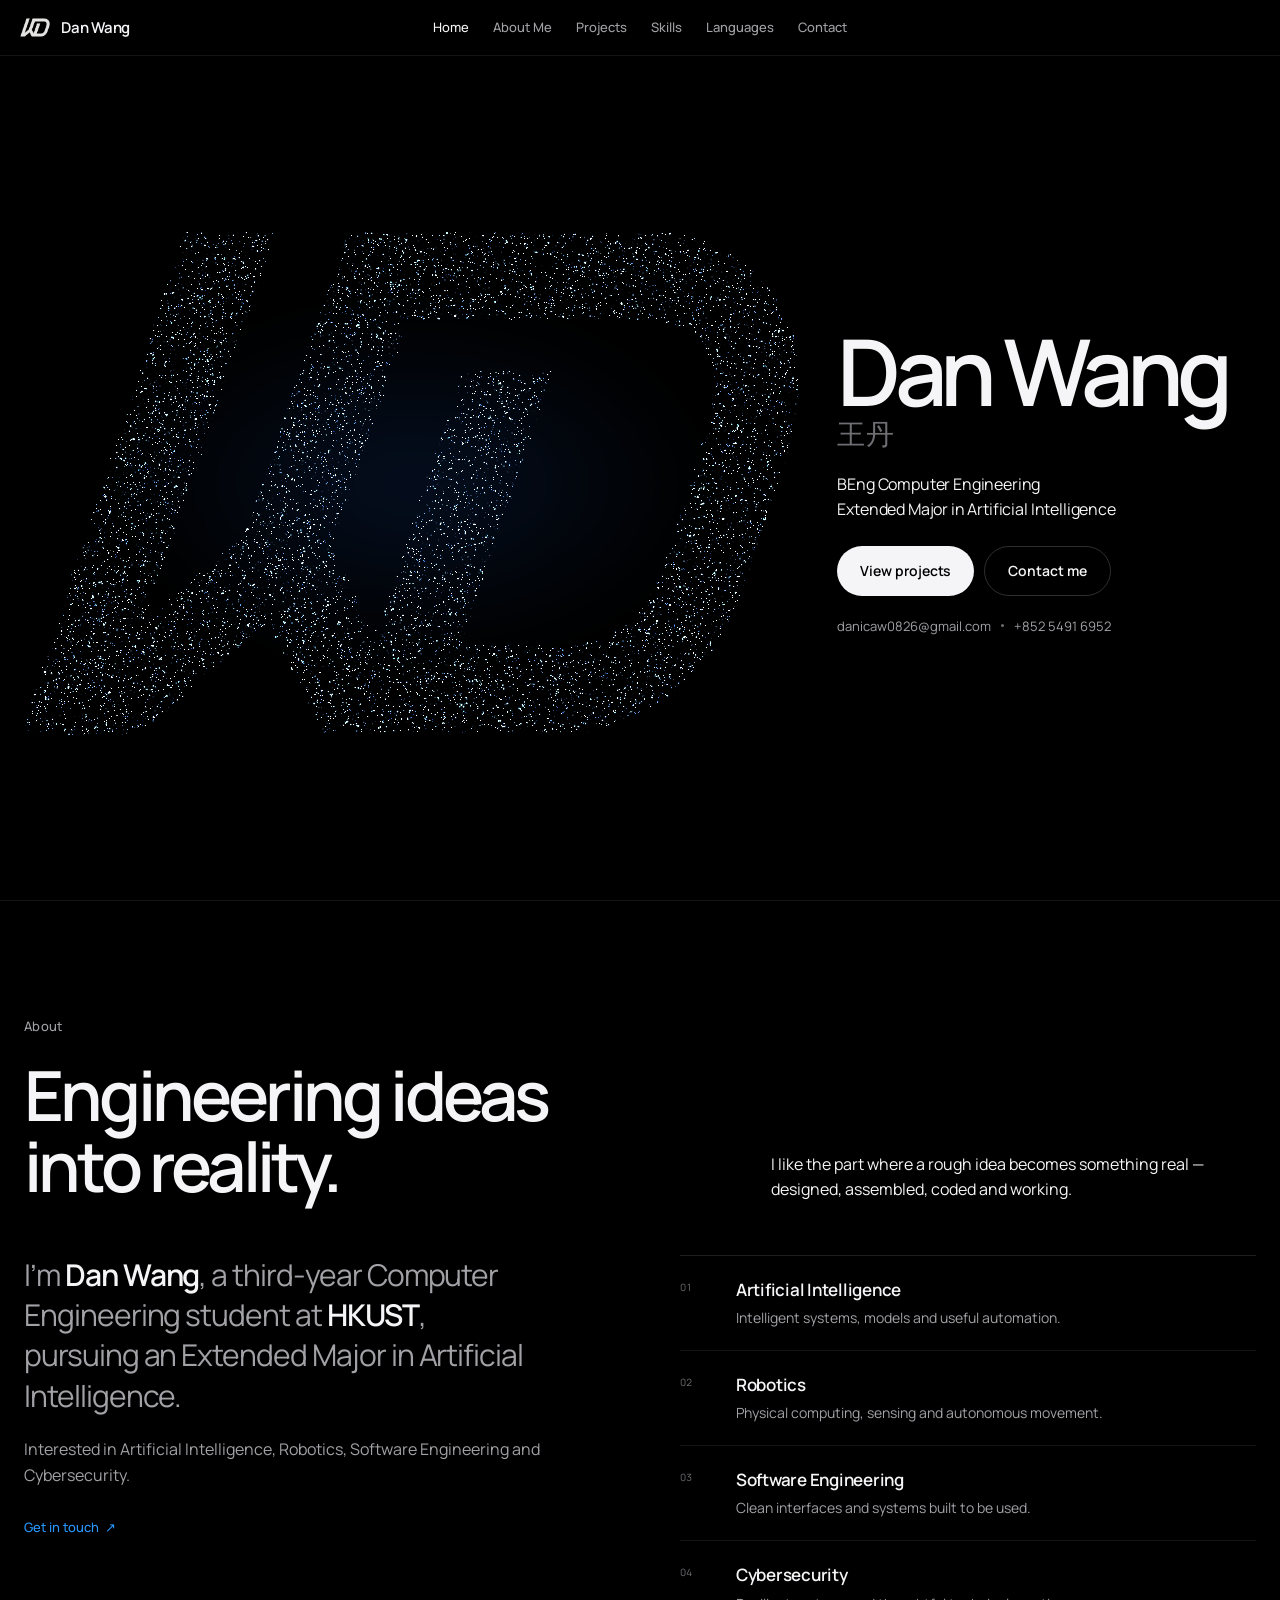
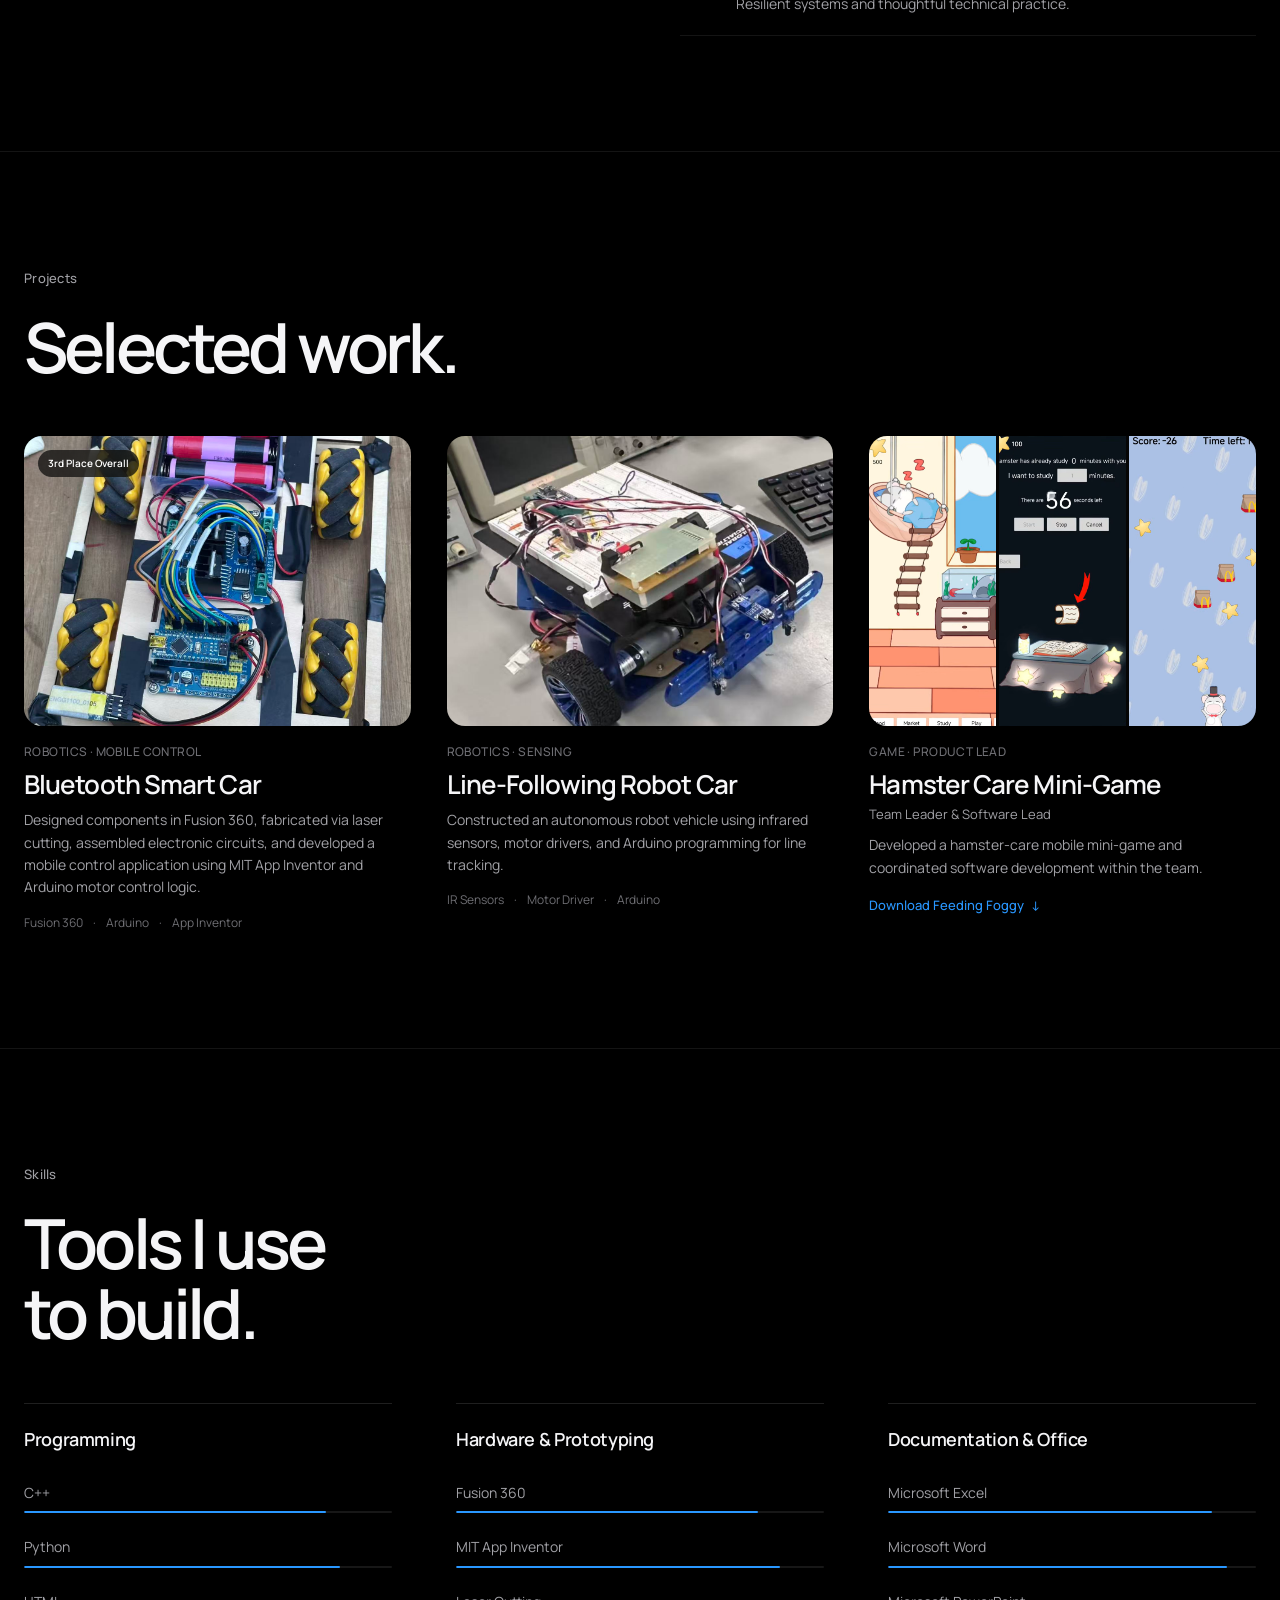
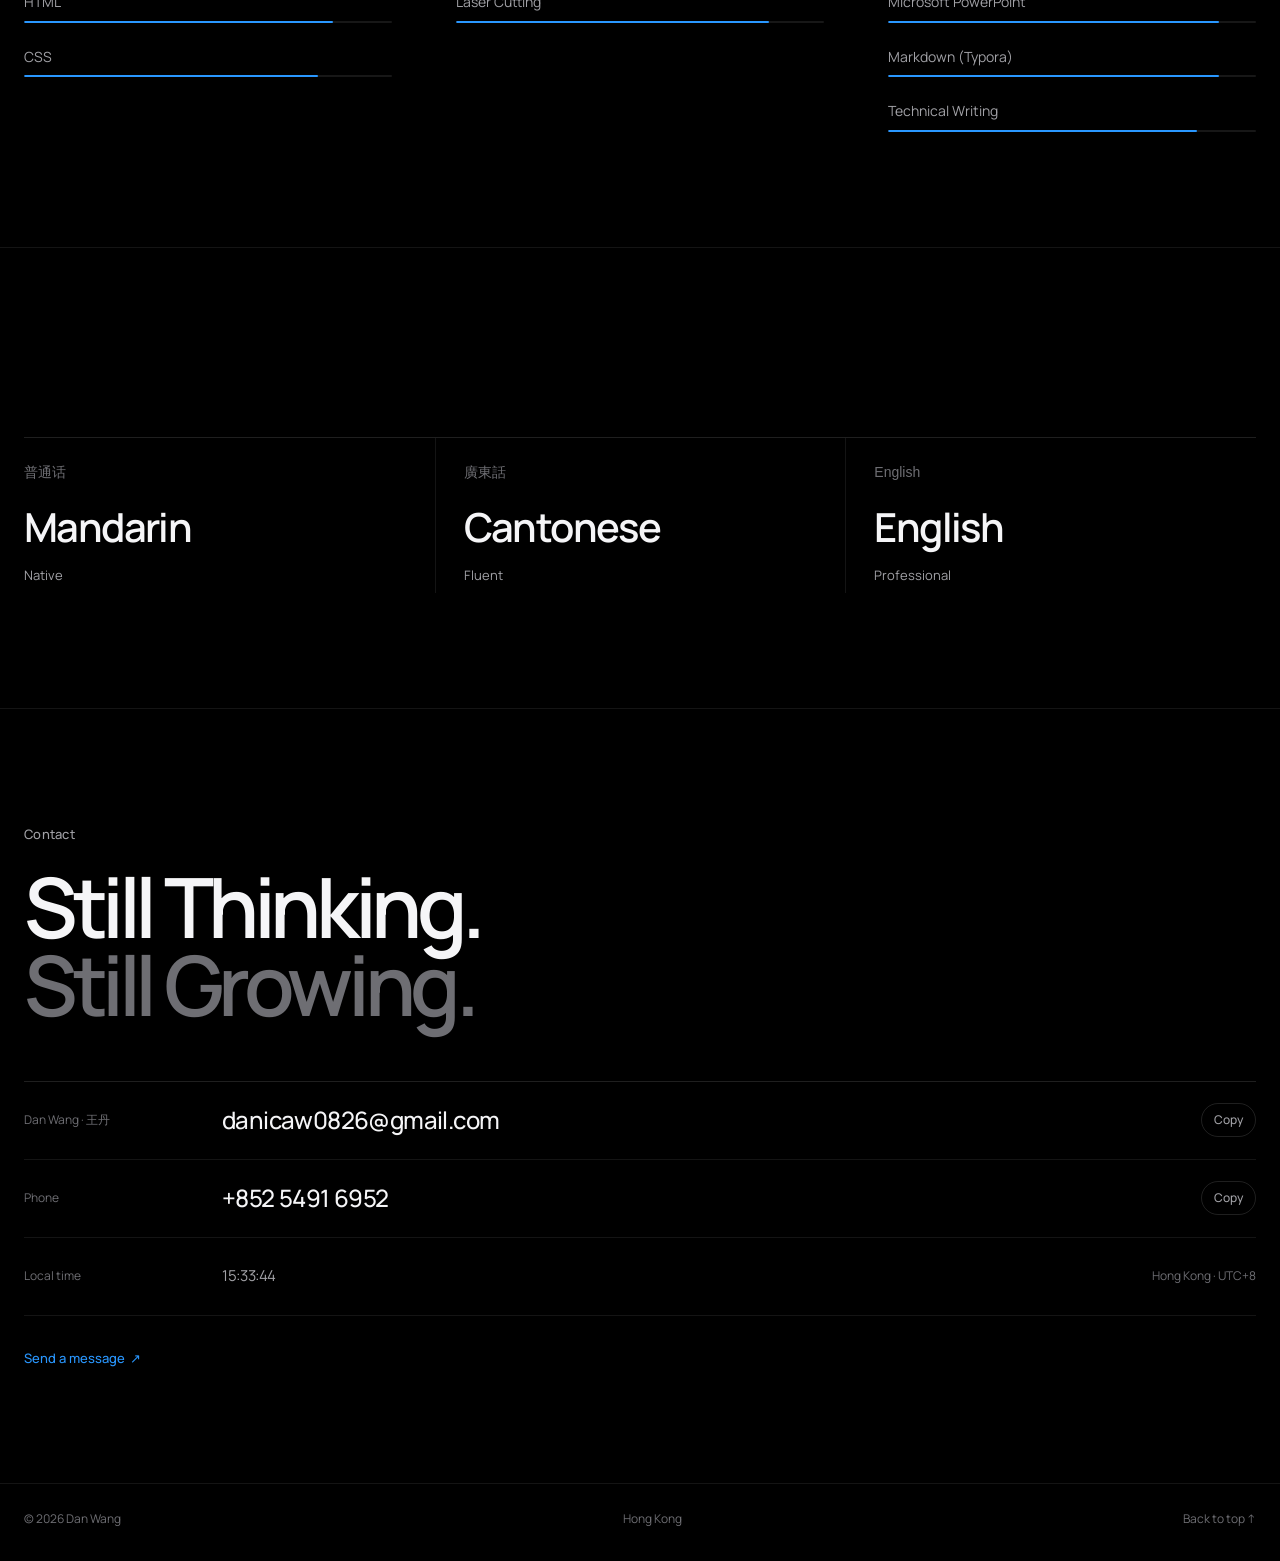
==== commit 0e4bf4be: "Swap the positions of the logo and the introduction section on the homepage" ====
--- a/index.html
+++ b/index.html
@@ -14,7 +14,7 @@
 
   <link rel="icon" type="image/png" href="assets/favicon.png">
   <link rel="preload" href="assets/fonts/manrope-latin.woff2" as="font" type="font/woff2" crossorigin>
-  <link rel="stylesheet" href="css/styles.css">
+  <link rel="stylesheet" href="css/styles.css?v=20261026c">
 
   <script>
     (function () {
@@ -419,8 +419,8 @@
 
   <script src="vendor/three.min.js"></script>
   <script src="vendor/gsap.min.js"></script>
-  <script src="js/logo-data.js"></script>
-  <script src="js/logo-engine.js"></script>
-  <script src="js/app.js"></script>
+  <script src="js/logo-data.js?v=20261026i"></script>
+  <script src="js/logo-engine.js?v=20261026i"></script>
+  <script src="js/app.js?v=20261026i"></script>
 </body>
 </html>
--- a/css/styles.css
+++ b/css/styles.css
@@ -289,7 +289,8 @@
 }
 .hero__grid {
   display: grid;
-  grid-template-columns: minmax(0, 0.7fr) minmax(0, 1.3fr);
+  grid-template-columns: minmax(0, 1.3fr) minmax(0, 0.7fr);
+  grid-template-areas: "visual copy";
   align-items: center;
   gap: clamp(28px, 2.8vw, 40px);
 }
@@ -313,7 +314,7 @@
   color: var(--text-tertiary);
 }
 
-.hero__copy { min-width: 0; }
+.hero__copy { grid-area: copy; min-width: 0; }
 .hero__education { margin-top: 24px; }
 .hero__education p {
   font-size: 16px;
@@ -352,7 +353,7 @@
 .hero__contact a { transition: color 0.2s; }
 .hero__contact a:hover { color: var(--text); }
 
-.hero__visual { min-width: 0; }
+.hero__visual { grid-area: visual; min-width: 0; }
 .logo-stage {
   position: relative;
   width: 100%;
@@ -783,7 +784,7 @@
 
 @media (max-width: 860px) {
   .hero { min-height: auto; padding-top: calc(var(--nav-height) + 48px); }
-  .hero__grid { grid-template-columns: 1fr; gap: 22px; }
+  .hero__grid { grid-template-columns: 1fr; grid-template-areas: "copy" "visual"; gap: 22px; }
   .hero__title { font-size: clamp(70px, 15vw, 118px); }
   .hero__title span { display: inline-block; margin: 0 0 0 0.12em; font-size: 0.3em; }
   .hero__copy { max-width: 620px; }
